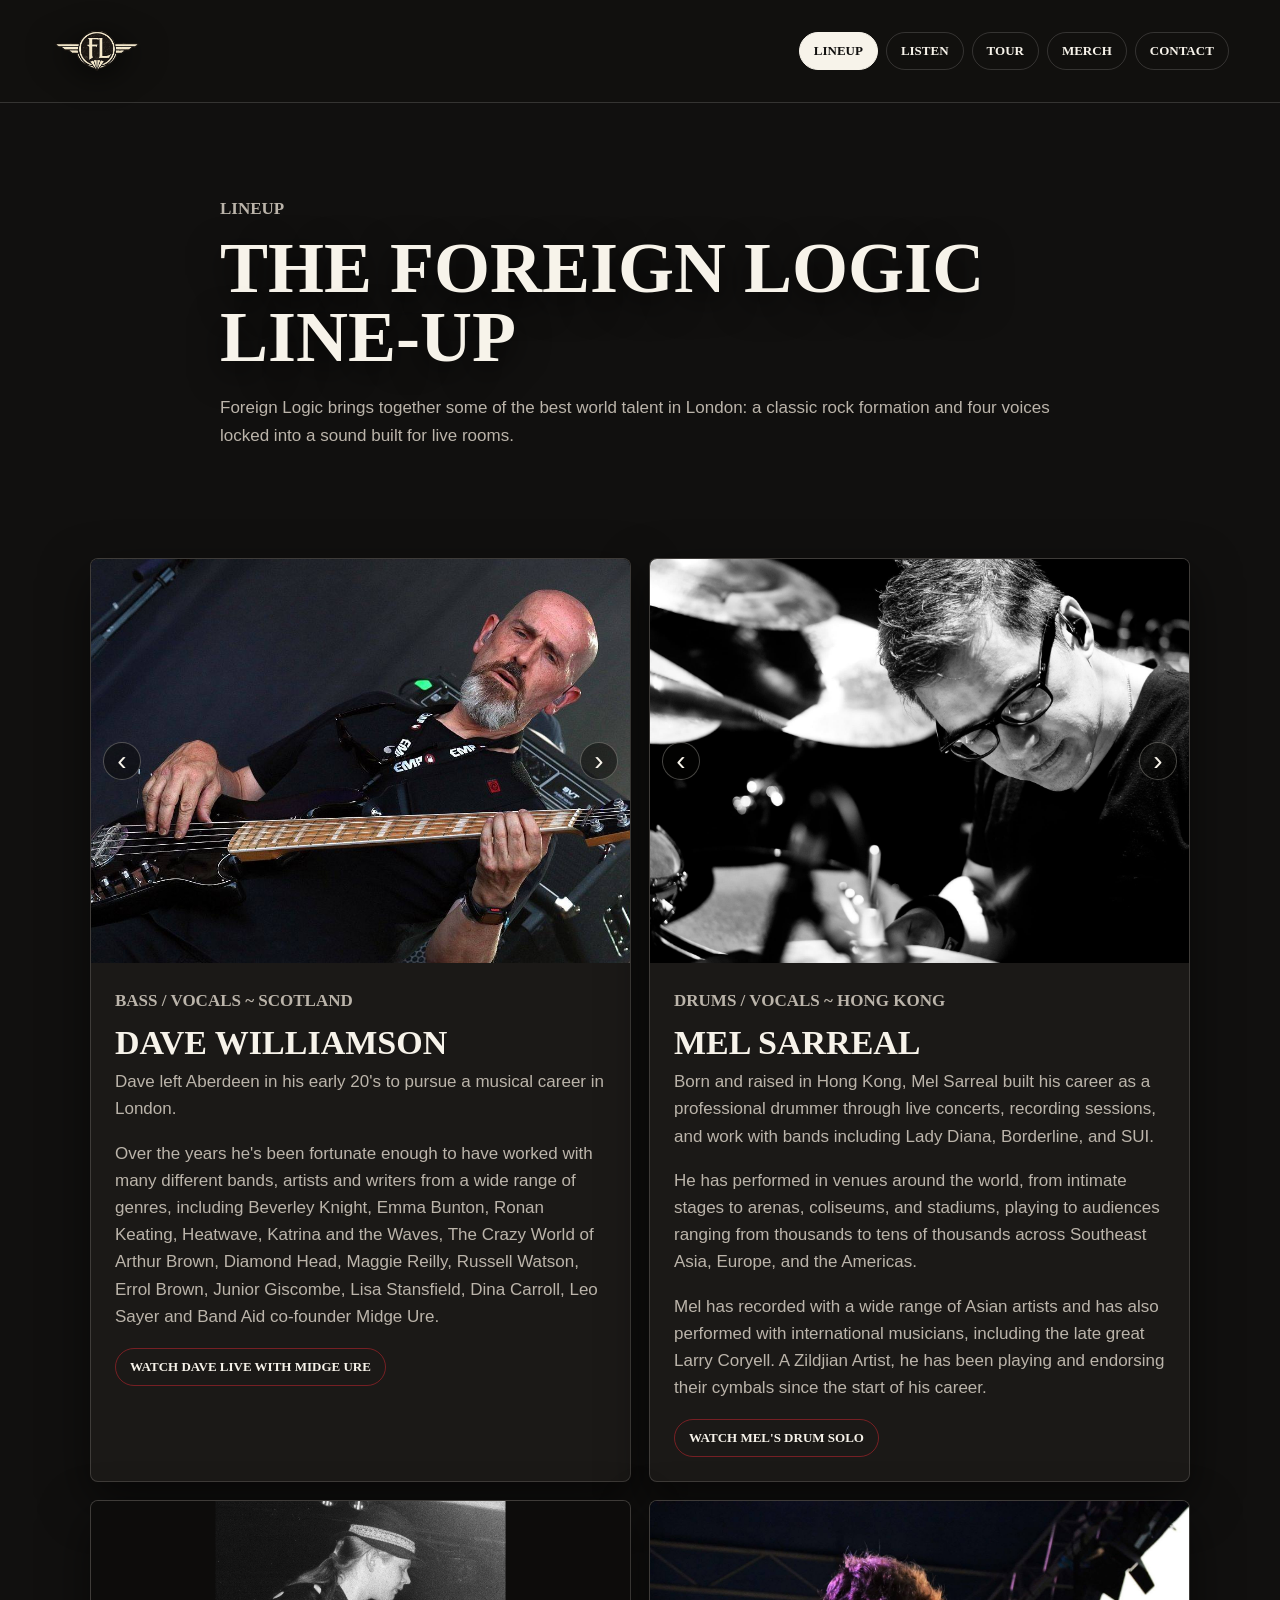
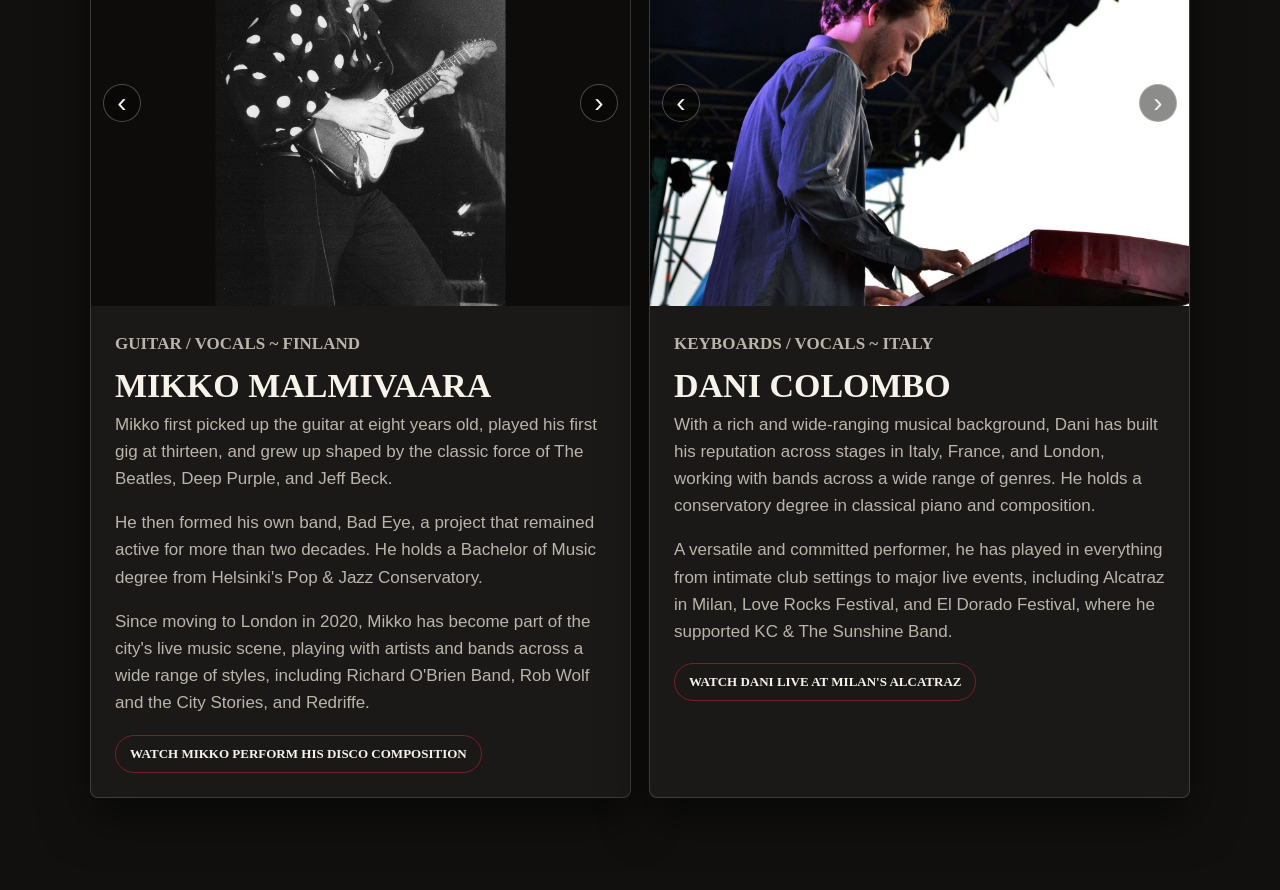
==== band.html @ 86f0e69a "Swap Mikko and Dani lineup photo order" ====
<!doctype html>
<html lang="en">
  <head>
    <meta charset="utf-8">
    <meta http-equiv="Cache-Control" content="no-cache, no-store, must-revalidate">
    <meta http-equiv="Pragma" content="no-cache">
    <meta http-equiv="Expires" content="0">
    <meta name="referrer" content="strict-origin-when-cross-origin">
    <meta name="viewport" content="width=device-width, initial-scale=1">
    <title>Lineup | Foreign Logic</title>
    <link rel="stylesheet" href="styles.css?v=20260612-mdorder1">
  </head>
  <body>
    <!-- Shared navigation keeps the small static site feeling like one product. -->
    <header class="site-header solid" aria-label="Primary">
      <a class="brand-mark" href="index.html?v=20260612-mdorder1" aria-label="Foreign Logic home">
        <img src="assets/logo/foreign_logic_FL_round_clean_transparent.png" alt="Foreign Logic FL logo">
      </a>
      <nav class="nav-links" aria-label="Main navigation">
        <a class="active" href="band.html?v=20260612-mdorder1">Lineup</a>
        <a href="music.html?v=20260612-mdorder1">Listen</a>
        <a href="tour.html?v=20260612-mdorder1">Tour</a>
        <a href="merch.html?v=20260612-mdorder1">Merch</a>
        <a href="contact.html?v=20260612-mdorder1">Contact</a>
      </nav>
    </header>

    <main>
      <!-- Page intro gives context before the individual biographies. -->
      <section class="page-hero narrow">
        <p class="eyebrow">Lineup</p>
        <h1>The Foreign Logic line-up</h1>
        <p>Foreign Logic brings together some of the best world talent in London: a classic rock formation and four voices locked into a sound built for live rooms.</p>
      </section>

      <section class="member-grid" aria-label="Band members">
        <article class="member-card">
          <div class="member-photo-slider" data-member-slider>
            <img class="member-photo-slide is-active" src="assets/photos/DaveRockOfAges2018edit_3.jpg" alt="Dave Williamson performing live" aria-hidden="false">
            <img class="member-photo-slide" src="assets/photos/DSC_0284.jpg?v=20260612-mdorder1" alt="Dave Williamson playing bass" aria-hidden="true">
            <button class="member-photo-button member-photo-button-prev" type="button" data-slide-direction="-1" aria-label="Previous Dave photo">&lsaquo;</button>
            <button class="member-photo-button member-photo-button-next" type="button" data-slide-direction="1" aria-label="Next Dave photo">&rsaquo;</button>
          </div>
          <div>
            <p class="role">Bass / Vocals ~ Scotland</p>
            <h2>Dave Williamson</h2>
            <p>Dave left Aberdeen in his early 20's to pursue a musical career in London.</p>
            <p>Over the years he's been fortunate enough to have worked with many different bands, artists and writers from a wide range of genres, including Beverley Knight, Emma Bunton, Ronan Keating, Heatwave, Katrina and the Waves, The Crazy World of Arthur Brown, Diamond Head, Maggie Reilly, Russell Watson, Errol Brown, Junior Giscombe, Lisa Stansfield, Dina Carroll, Leo Sayer and Band Aid co-founder Midge Ure.</p>
            <details class="member-video">
              <summary>Watch Dave live with Midge Ure</summary>
              <iframe src="https://www.youtube.com/embed/XvVK_75TcnQ?start=16&rel=0" title="Dave Williamson live with Midge Ure" allow="accelerometer; autoplay; clipboard-write; encrypted-media; gyroscope; picture-in-picture; web-share" referrerpolicy="strict-origin-when-cross-origin" allowfullscreen></iframe>
            </details>
          </div>
        </article>

        <article class="member-card">
          <div class="member-photo-slider" data-member-slider>
            <img class="member-photo-slide is-active" src="assets/photos/Mel%20Sarreal%20copy.jpg" alt="Mel Sarreal" aria-hidden="false">
            <img class="member-photo-slide" src="assets/photos/DSC_0203.jpg" alt="Mel Sarreal playing drums" aria-hidden="true">
            <button class="member-photo-button member-photo-button-prev" type="button" data-slide-direction="-1" aria-label="Previous Mel photo">&lsaquo;</button>
            <button class="member-photo-button member-photo-button-next" type="button" data-slide-direction="1" aria-label="Next Mel photo">&rsaquo;</button>
          </div>
          <div>
            <p class="role">Drums / Vocals ~ Hong Kong</p>
            <h2>Mel Sarreal</h2>
            <p>Born and raised in Hong Kong, Mel Sarreal built his career as a professional drummer through live concerts, recording sessions, and work with bands including Lady Diana, Borderline, and SUI.</p>
            <p>He has performed in venues around the world, from intimate stages to arenas, coliseums, and stadiums, playing to audiences ranging from thousands to tens of thousands across Southeast Asia, Europe, and the Americas.</p>
            <p>Mel has recorded with a wide range of Asian artists and has also performed with international musicians, including the late great Larry Coryell. A Zildjian Artist, he has been playing and endorsing their cymbals since the start of his career.</p>
            <details class="member-video">
              <summary>Watch Mel's drum solo</summary>
              <iframe src="https://www.youtube.com/embed/Er2M2x-ntKs?start=748&rel=0" title="Mel Sarreal drum solo" allow="accelerometer; autoplay; clipboard-write; encrypted-media; gyroscope; picture-in-picture; web-share" referrerpolicy="strict-origin-when-cross-origin" allowfullscreen></iframe>
            </details>
          </div>
        </article>

        <article class="member-card">
          <div class="member-photo-slider" data-member-slider>
            <img class="member-photo-slide member-photo-slide-contain member-photo-slide-mikko-portrait is-active" src="assets/photos/mikko%203.JPG" alt="Mikko Malmivaara performing live" aria-hidden="false">
            <img class="member-photo-slide" src="assets/photos/DSC_0222.jpg" alt="Mikko Malmivaara playing guitar" aria-hidden="true">
            <img class="member-photo-slide member-photo-slide-contain member-photo-slide-mikko-portrait" src="assets/photos/Mikko%20GTR%20Smile.JPG" alt="Mikko Malmivaara smiling with guitar" aria-hidden="true">
            <button class="member-photo-button member-photo-button-prev" type="button" data-slide-direction="-1" aria-label="Previous Mikko photo">&lsaquo;</button>
            <button class="member-photo-button member-photo-button-next" type="button" data-slide-direction="1" aria-label="Next Mikko photo">&rsaquo;</button>
          </div>
          <div>
            <p class="role">Guitar / Vocals ~ Finland</p>
            <h2>Mikko Malmivaara</h2>
            <p>Mikko first picked up the guitar at eight years old, played his first gig at thirteen, and grew up shaped by the classic force of The Beatles, Deep Purple, and Jeff Beck.</p>
            <p>He then formed his own band, Bad Eye, a project that remained active for more than two decades. He holds a Bachelor of Music degree from Helsinki's Pop &amp; Jazz Conservatory.</p>
            <p>Since moving to London in 2020, Mikko has become part of the city's live music scene, playing with artists and bands across a wide range of styles, including Richard O'Brien Band, Rob Wolf and the City Stories, and Redriffe.</p>
            <details class="member-video">
              <summary>Watch Mikko perform his disco composition</summary>
              <iframe src="https://www.youtube.com/embed/lZ0Qz0Rdnnk?start=162&rel=0" title="Mikko Malmivaara disco composition" allow="accelerometer; autoplay; clipboard-write; encrypted-media; gyroscope; picture-in-picture; web-share" referrerpolicy="strict-origin-when-cross-origin" allowfullscreen></iframe>
            </details>
          </div>
        </article>

        <article class="member-card">
          <div class="member-photo-slider" data-member-slider>
            <img class="member-photo-slide is-active" src="assets/photos/dani_live_cropped.jpg?v=20260610-danilive2" alt="Dani Colombo performing live" aria-hidden="false">
            <img class="member-photo-slide" src="assets/photos/DSC_0182-2.jpg" alt="Dani Colombo playing keyboards" aria-hidden="true">
            <img class="member-photo-slide member-photo-slide-contain member-photo-slide-dani-colour" src="assets/photos/Dani_colour.jpg" alt="Dani Colombo performing live in colour" aria-hidden="true">
            <button class="member-photo-button member-photo-button-prev" type="button" data-slide-direction="-1" aria-label="Previous Dani photo">&lsaquo;</button>
            <button class="member-photo-button member-photo-button-next" type="button" data-slide-direction="1" aria-label="Next Dani photo">&rsaquo;</button>
          </div>
          <div>
            <p class="role">Keyboards / Vocals ~ Italy</p>
            <h2>Dani Colombo</h2>
            <p>With a rich and wide-ranging musical background, Dani has built his reputation across stages in Italy, France, and London, working with bands across a wide range of genres. He holds a conservatory degree in classical piano and composition.</p>
            <p>A versatile and committed performer, he has played in everything from intimate club settings to major live events, including Alcatraz in Milan, Love Rocks Festival, and El Dorado Festival, where he supported KC &amp; The Sunshine Band.</p>
            <details class="member-video">
              <summary>Watch Dani live at Milan's Alcatraz</summary>
              <iframe src="https://www.youtube.com/embed/TCVXdsFVEKw?start=34&rel=0" title="Dani Colombo performance at Milan's Alcatraz" allow="accelerometer; autoplay; clipboard-write; encrypted-media; gyroscope; picture-in-picture; web-share" referrerpolicy="strict-origin-when-cross-origin" allowfullscreen></iframe>
            </details>
          </div>
        </article>
      </section>
    </main>
    <script src="site-navigation.js?v=20260612-mdorder1"></script>
    <script>
      // Keeps optional member photo sliders self-contained without changing card layout.
      document.querySelectorAll("[data-member-slider]").forEach((slider) => {
        const slides = Array.from(slider.querySelectorAll(".member-photo-slide"));
        const buttons = Array.from(slider.querySelectorAll("[data-slide-direction]"));
        let currentIndex = 0;

        const showSlide = (nextIndex) => {
          currentIndex = (nextIndex + slides.length) % slides.length;
          slides.forEach((slide, index) => {
            const isActive = index === currentIndex;
            slide.classList.toggle("is-active", isActive);
            slide.setAttribute("aria-hidden", String(!isActive));
          });
        };

        buttons.forEach((button) => {
          button.addEventListener("click", () => {
            showSlide(currentIndex + Number(button.dataset.slideDirection));
          });
        });
      });
    </script>
  </body>
</html>
---- styles.css ----
:root {
  --ink: #f7f3ea;
  --muted: #bbb4aa;
  --paper: #11100f;
  --panel: #1b1917;
  --panel-strong: #24211e;
  --line: rgba(247, 243, 234, 0.16);
  --accent: #d84b3f;
  --accent-strong: #ff6a58;
  --shadow: rgba(0, 0, 0, 0.52);
  --title-font: "Copperplate Gothic Bold", "Copperplate Gothic Light", "Perpetua Titling MT", "Trajan Pro", Cinzel, Georgia, serif;
  --text-font: Bahnschrift, "Segoe UI", Arial, Helvetica, sans-serif;
}

* {
  box-sizing: border-box;
}

html {
  background: var(--paper);
  color: var(--ink);
  font-family: var(--text-font);
}

body {
  margin: 0;
  min-width: 320px;
  background: var(--paper);
}

a {
  color: inherit;
  text-decoration: none;
}

img {
  display: block;
  max-width: 100%;
}

/* Header is compact and touch-friendly while staying legible over photography. */
.site-header {
  align-items: center;
  display: flex;
  gap: 24px;
  justify-content: space-between;
  left: 0;
  padding: 22px clamp(18px, 4vw, 56px);
  position: absolute;
  right: 0;
  top: 0;
  z-index: 10;
}

.site-header.solid {
  background: rgba(17, 16, 15, 0.94);
  border-bottom: 1px solid var(--line);
  position: sticky;
}

.brand-mark {
  align-items: center;
  display: inline-flex;
  flex: 0 0 auto;
  height: 58px;
  justify-content: center;
  width: 92px;
}

.brand-mark img {
  filter: drop-shadow(0 6px 16px rgba(0, 0, 0, 0.72));
  max-height: 100%;
  object-fit: contain;
  width: 100%;
}

.nav-links {
  align-items: center;
  display: flex;
  flex-wrap: wrap;
  gap: 8px;
  justify-content: flex-end;
}

.nav-links a {
  border: 1px solid var(--line);
  border-radius: 999px;
  color: var(--ink);
  font-family: var(--title-font);
  font-size: 13px;
  font-weight: 800;
  padding: 10px 14px;
  text-transform: uppercase;
  transition: background 160ms ease, border-color 160ms ease;
}

.nav-links a:hover,
.nav-links a.active {
  background: var(--ink);
  border-color: var(--ink);
  color: var(--paper);
}

/* The home view is a true full-screen band image, with text over the photo. */
.hero {
  background:
    linear-gradient(180deg, rgba(0, 0, 0, 0.74), rgba(0, 0, 0, 0.16) 42%, rgba(0, 0, 0, 0.70)),
    url("assets/hero-extended-v1-style-hd-master.jpg") center center / cover no-repeat;
  background-color: #050504;
  background-size: auto 106%;
  min-height: 100svh;
  padding: 140px clamp(18px, 5vw, 72px) 72px;
  position: relative;
}

.hero-copy {
  left: 50%;
  max-width: min(1100px, calc(100% - 36px));
  position: absolute;
  text-align: center;
  top: clamp(88px, 14svh, 140px);
  transform: translateX(-50%);
  width: 100%;
}

.eyebrow,
.role,
.tour-date {
  color: var(--accent-strong);
  font-family: var(--title-font);
  font-size: 13px;
  font-weight: 800;
  letter-spacing: 0;
  margin: 0 0 12px;
  text-transform: uppercase;
}

h1,
h2,
p {
  margin-top: 0;
}

h1 {
  font-family: var(--title-font);
  font-size: 128px;
  font-weight: 900;
  line-height: 0.88;
  margin-bottom: 22px;
  text-shadow: 0 10px 34px rgba(0, 0, 0, 0.82);
  text-transform: uppercase;
}

.hero h1 {
  font-size: 0;
  margin-bottom: 18px;
}

.hero-logo {
  filter: drop-shadow(0 12px 30px rgba(0, 0, 0, 0.92));
  margin: 0 auto;
  max-height: min(212px, 30svh);
  object-fit: contain;
  -webkit-mask-image:
    linear-gradient(90deg, transparent 0%, black 5%, black 95%, transparent 100%),
    linear-gradient(180deg, transparent 0%, black 18%, black 100%);
  -webkit-mask-composite: source-in;
  mask-composite: intersect;
  mask-image:
    linear-gradient(90deg, transparent 0%, black 5%, black 95%, transparent 100%),
    linear-gradient(180deg, transparent 0%, black 18%, black 100%);
  width: min(1080px, 96vw);
}

.hero-line {
  color: var(--ink);
  font-size: 22px;
  font-weight: 800;
  line-height: 1.25;
  margin: 0 auto 28px;
  max-width: 560px;
  text-shadow: 0 4px 18px rgba(0, 0, 0, 0.86);
}

.hero-actions,
.link-row {
  display: flex;
  flex-wrap: wrap;
  gap: 12px;
  justify-content: center;
}

.button {
  align-items: center;
  border-radius: 999px;
  display: inline-flex;
  font-family: var(--title-font);
  font-size: 14px;
  font-weight: 800;
  justify-content: center;
  min-height: 46px;
  padding: 0 18px;
  text-transform: uppercase;
}

.button-primary {
  background: var(--accent);
  color: white;
}

.button-secondary {
  border: 1px solid var(--line);
  color: var(--ink);
}

.photo-credit,
.copyright-mark {
  bottom: 28px;
  color: rgba(187, 180, 170, 0.58);
  font-family: var(--title-font);
  font-size: 11px;
  font-weight: 800;
  letter-spacing: 0;
  position: absolute;
  text-transform: uppercase;
}

.photo-credit:hover {
  color: rgba(247, 243, 234, 0.82);
}

.photo-credit {
  right: clamp(18px, 5vw, 72px);
}

.copyright-mark {
  left: clamp(18px, 5vw, 72px);
  margin: 0;
}

.newsletter-panel {
  align-items: center;
  background: rgba(7, 6, 5, 0.88);
  border: 1px solid rgba(197, 38, 47, 0.48);
  border-radius: 8px;
  box-shadow: 0 22px 54px rgba(0, 0, 0, 0.72);
  display: grid;
  gap: 20px;
  grid-template-columns: minmax(180px, 0.8fr) minmax(260px, 1.2fr);
  left: 50%;
  max-width: 920px;
  padding: 22px 56px 22px 24px;
  position: fixed;
  top: clamp(290px, 38svh, 386px);
  transform: translate(-50%, calc(100svh + 120%));
  transition: transform 620ms cubic-bezier(0.19, 1, 0.22, 1);
  width: min(calc(100% - 28px), 920px);
  z-index: 20;
}

.newsletter-panel.is-visible {
  transform: translate(-50%, 0);
}

.newsletter-panel .eyebrow {
  color: #c5262f;
}

.newsletter-panel h2 {
  font-family: var(--title-font);
  font-size: clamp(28px, 3.4vw, 44px);
  line-height: 0.95;
  margin: 0;
  text-shadow: 0 8px 24px rgba(0, 0, 0, 0.78);
  text-transform: uppercase;
}

.newsletter-close {
  align-items: center;
  background: transparent;
  border: 1px solid var(--line);
  border-radius: 50%;
  color: var(--ink);
  cursor: pointer;
  display: inline-flex;
  font-size: 24px;
  height: 36px;
  justify-content: center;
  line-height: 1;
  position: absolute;
  right: 16px;
  top: 16px;
  width: 36px;
}

.newsletter-close:hover {
  background: #c5262f;
  border-color: #c5262f;
  color: white;
}

.newsletter-embed {
  overflow: hidden;
}

.newsletter-embed iframe {
  border: 0;
  display: block;
  height: 305px;
  margin: 0 auto;
  max-width: 100%;
  width: 540px;
}

/* Interior pages use generous spacing and high-contrast sections for readability. */
.page-hero,
.split-page,
.member-grid,
.merch-grid,
.tour-list {
  margin: 0 auto;
  max-width: 1180px;
  padding: clamp(48px, 8vw, 92px) clamp(18px, 4vw, 40px);
}

.page-hero.narrow {
  max-width: 920px;
}

.page-hero h1,
.split-copy h1 {
  font-size: 72px;
  line-height: 0.96;
}

.page-hero p,
.split-copy p,
.member-card p,
.tour-row p {
  color: var(--muted);
  font-size: 17px;
  line-height: 1.6;
}

.member-grid {
  display: grid;
  gap: 18px;
  grid-template-columns: repeat(2, minmax(0, 1fr));
  padding-top: 0;
}

.member-card,
.merch-card {
  background: var(--panel);
  border: 1px solid var(--line);
  border-radius: 8px;
  box-shadow: 0 18px 48px var(--shadow);
  overflow: hidden;
}

.member-card img,
.merch-card img {
  aspect-ratio: 4 / 3;
  height: auto;
  object-fit: cover;
  width: 100%;
}

.member-photo-slider {
  aspect-ratio: 4 / 3;
  background: #0d0c0b;
  overflow: hidden;
  position: relative;
}

.member-photo-slide {
  aspect-ratio: auto;
  height: 100%;
  inset: 0;
  object-fit: cover;
  opacity: 0;
  position: absolute;
  transition: opacity 220ms ease;
  width: 100%;
}

.member-photo-slide.is-active {
  opacity: 1;
}

.member-photo-slide.member-photo-slide-contain {
  object-fit: contain;
}

/* Tightens Dani's colour slide while keeping the head mostly preserved. */
.member-photo-slide-dani-colour {
  transform: scale(1.20);
  transform-origin: center 18%;
}

/* Portrait Mikko slides keep faces visible inside the landscape card. */
.member-photo-slide-mikko-portrait {
  transform: scale(1.12);
  transform-origin: center top;
}

.member-photo-button {
  align-items: center;
  background: rgba(5, 5, 4, 0.46);
  border: 1px solid rgba(247, 243, 234, 0.28);
  border-radius: 999px;
  color: var(--ink);
  cursor: pointer;
  display: inline-flex;
  font-size: 28px;
  height: 38px;
  justify-content: center;
  line-height: 1;
  position: absolute;
  top: 50%;
  transform: translateY(-50%);
  width: 38px;
  z-index: 2;
}

.member-photo-button:hover {
  background: rgba(197, 38, 47, 0.72);
  border-color: rgba(197, 38, 47, 0.82);
}

.member-photo-button-prev {
  left: 12px;
}

.member-photo-button-next {
  right: 12px;
}

.member-card div {
  padding: 24px;
}

.member-card h2,
.merch-card h2 {
  font-family: var(--title-font);
  font-size: 34px;
  line-height: 1;
  margin-bottom: 8px;
  text-transform: uppercase;
}

.member-video {
  margin-top: 18px;
}

.member-video summary {
  border: 1px solid rgba(197, 38, 47, 0.54);
  border-radius: 999px;
  color: var(--ink);
  cursor: pointer;
  display: inline-flex;
  font-family: var(--title-font);
  font-size: 13px;
  font-weight: 800;
  padding: 10px 14px;
  text-transform: uppercase;
}

.member-video summary:hover {
  background: #c5262f;
  border-color: #c5262f;
  color: white;
}

.member-video iframe {
  aspect-ratio: 16 / 9;
  background: #050504;
  border: 0;
  border-radius: 8px;
  box-shadow: 0 18px 42px var(--shadow);
  display: block;
  margin-top: 14px;
  width: 100%;
}

.merch-grid {
  display: grid;
  gap: 18px;
  grid-template-columns: repeat(2, minmax(0, 1fr));
  padding-top: 0;
}

.merch-card {
  background: var(--panel-strong);
}

.merch-card img {
  background: #0d0c0b;
}

.merch-card-copy {
  align-items: center;
  display: grid;
  gap: 10px;
  grid-template-columns: minmax(0, 1fr) auto;
  padding: 24px;
}

.merch-card-copy .role,
.merch-card-copy h2 {
  grid-column: 1 / -1;
}

.price {
  color: var(--ink);
  font-family: var(--title-font);
  font-size: 32px;
  font-weight: 900;
  line-height: 1;
  margin: 0;
}

.origin {
  color: var(--ink);
  font-weight: 700;
}

.split-page {
  align-items: center;
  display: grid;
  gap: clamp(24px, 6vw, 72px);
  grid-template-columns: minmax(0, 0.9fr) minmax(0, 1.1fr);
  min-height: calc(100svh - 76px);
}

.split-page img {
  aspect-ratio: 4 / 5;
  border-radius: 8px;
  box-shadow: 0 18px 52px var(--shadow);
  object-fit: cover;
  width: 100%;
}

/* Featured video keeps the music page balanced with the existing split layout. */
.feature-video {
  aspect-ratio: 16 / 9;
  background: #050504;
  border-radius: 8px;
  box-shadow: 0 18px 52px var(--shadow);
  display: block;
  width: 100%;
}

/* Video section follows the album placeholder as a scroll-down feature. */
.video-section {
  align-items: center;
  display: grid;
  gap: clamp(24px, 6vw, 72px);
  grid-template-columns: minmax(0, 0.9fr) minmax(0, 1.1fr);
  margin: 0 auto;
  max-width: 1180px;
  padding: 0 clamp(18px, 4vw, 40px) clamp(56px, 8vw, 96px);
}

.video-copy {
  max-width: 720px;
}

.video-copy h2 {
  font-family: var(--title-font);
  font-size: 48px;
  line-height: 0.96;
  margin-bottom: 12px;
  text-transform: uppercase;
}

.video-copy p {
  color: var(--muted);
  font-size: 17px;
  line-height: 1.6;
}

/* Song players keep native audio as fallback, then add branded controls when JS is active. */
.songs-section {
  margin: 0 auto;
  max-width: 1180px;
  padding: 0 clamp(18px, 4vw, 40px) clamp(56px, 8vw, 96px);
}

.songs-heading .eyebrow {
  color: var(--muted);
  font-size: 17px;
  line-height: 1.6;
}

.songs-heading h2 {
  font-family: var(--title-font);
  font-size: 48px;
  line-height: 0.96;
  margin-bottom: 12px;
  text-transform: uppercase;
}

.track-list {
  display: grid;
  gap: 12px;
}

.track-card {
  align-items: center;
  background: var(--panel);
  border: 1px solid var(--line);
  border-radius: 8px;
  display: grid;
  gap: 18px;
  grid-template-columns: minmax(0, 1fr) minmax(260px, 0.9fr);
  padding: 22px;
}

.track-card h3 {
  font-family: var(--title-font);
  font-size: 28px;
  line-height: 1;
  margin: 0 0 8px;
  text-transform: uppercase;
}

.track-card p {
  color: var(--muted);
  font-size: 16px;
  line-height: 1.5;
  margin: 0;
}

.track-card audio {
  width: 100%;
}

.audio-enhanced .track-card audio {
  display: none;
}

.custom-audio-player {
  align-items: center;
  background: rgba(5, 5, 4, 0.78);
  border: 1px solid rgba(247, 243, 234, 0.18);
  border-radius: 8px;
  box-shadow: inset 0 0 0 1px rgba(0, 0, 0, 0.26);
  display: grid;
  gap: 14px;
  grid-template-columns: auto minmax(0, 1fr);
  min-width: 0;
  padding: 12px 14px;
}

.audio-toggle {
  align-items: center;
  background: #050504;
  border: 1px solid rgba(247, 243, 234, 0.30);
  border-radius: 999px;
  color: var(--ink);
  cursor: pointer;
  display: inline-flex;
  height: 46px;
  justify-content: center;
  transition: background 160ms ease, border-color 160ms ease;
  width: 46px;
}

.audio-toggle:hover,
.audio-toggle.is-playing {
  background: #c5262f;
  border-color: #c5262f;
}

.audio-icon {
  display: block;
  height: 16px;
  position: relative;
  width: 16px;
}

.audio-icon::before {
  border-bottom: 8px solid transparent;
  border-left: 13px solid currentColor;
  border-top: 8px solid transparent;
  content: "";
  left: 3px;
  position: absolute;
  top: 0;
}

.audio-toggle.is-playing .audio-icon::before {
  background: currentColor;
  border: 0;
  box-shadow: 8px 0 0 currentColor;
  height: 16px;
  left: 2px;
  width: 4px;
}

.audio-control-body {
  min-width: 0;
}

.audio-seek {
  --progress: 0%;
  appearance: none;
  background: linear-gradient(90deg, var(--ink) 0 var(--progress), rgba(247, 243, 234, 0.18) var(--progress) 100%);
  border-radius: 999px;
  cursor: pointer;
  display: block;
  height: 8px;
  margin: 0;
  width: 100%;
}

.audio-seek::-webkit-slider-thumb {
  appearance: none;
  background: #050504;
  border: 2px solid var(--ink);
  border-radius: 50%;
  height: 16px;
  width: 16px;
}

.audio-seek::-moz-range-thumb {
  background: #050504;
  border: 2px solid var(--ink);
  border-radius: 50%;
  height: 14px;
  width: 14px;
}

.audio-time {
  color: rgba(187, 180, 170, 0.78);
  display: flex;
  font-family: var(--title-font);
  font-size: 11px;
  font-weight: 800;
  justify-content: space-between;
  line-height: 1;
  margin-top: 10px;
  text-transform: uppercase;
}

.contact-page {
  background: #070605;
  overflow-x: hidden;
}

.contact-page .site-header.solid {
  background: rgba(7, 6, 5, 0.90);
}

.contact-hero {
  align-items: start;
  display: grid;
  gap: clamp(28px, 6vw, 80px);
  grid-template-columns: minmax(300px, 0.92fr) minmax(280px, 0.78fr);
  isolation: isolate;
  margin: 0 auto;
  max-width: 1240px;
  min-height: 200svh;
  padding: clamp(36px, 6vw, 72px) clamp(18px, 4vw, 40px);
  position: relative;
}

.contact-art-frame {
  align-self: start;
  left: max(clamp(18px, 4vw, 40px), calc((100vw - 1240px) / 2 + clamp(18px, 4vw, 40px)));
  pointer-events: none;
  position: fixed;
  top: calc(60px + clamp(14px, 2.5vw, 34px));
  width: min(46vw, 620px);
  z-index: 0;
}

.contact-art-mask {
  aspect-ratio: 2 / 3;
  display: block;
  filter: drop-shadow(0 22px 34px rgba(0, 0, 0, 0.66));
  height: min(87svh, 1000px);
  width: 100%;
}

.contact-page .split-copy {
  max-width: 520px;
}

.contact-flow {
  display: grid;
  grid-column: 2;
  position: relative;
  z-index: 1;
}

.contact-panel {
  align-content: center;
  min-height: calc(100svh - 82px);
}

.contact-copy {
  text-align: left;
  transform: translateY(-34px);
}

.contact-page .split-copy h1 {
  font-size: 68px;
  line-height: 0.96;
}

.contact-email {
  color: var(--ink);
  display: inline-block;
  font-size: clamp(18px, 2.1vw, 28px);
  font-weight: 700;
  line-height: 1.25;
  overflow-wrap: anywhere;
}

.contact-email:hover {
  color: #c5262f;
}

.contact-form-panel h2 {
  font-family: var(--title-font);
  font-size: 56px;
  line-height: 0.96;
  margin-bottom: 28px;
  text-transform: uppercase;
}

.contact-form {
  display: grid;
  gap: 16px;
}

.contact-form [name="_honey"] {
  display: none;
}

.form-row {
  display: grid;
  gap: 14px;
  grid-template-columns: repeat(2, minmax(0, 1fr));
}

.contact-form label {
  display: grid;
  gap: 8px;
}

.contact-form span {
  color: var(--muted);
  font-family: var(--title-font);
  font-size: 12px;
  font-weight: 800;
  text-transform: uppercase;
}

.contact-form input,
.contact-form textarea {
  background: rgba(247, 243, 234, 0.06);
  border: 1px solid var(--line);
  border-radius: 8px;
  color: var(--ink);
  font: inherit;
  min-height: 48px;
  padding: 12px 14px;
  width: 100%;
}

.contact-form textarea {
  min-height: 164px;
  resize: vertical;
}

.contact-form input:focus,
.contact-form textarea:focus {
  border-color: var(--accent-strong);
  outline: 2px solid rgba(255, 106, 88, 0.22);
}

.contact-thanks {
  color: var(--ink);
  font-weight: 800;
  line-height: 1.35;
  margin: 18px 0 0;
}

.website-credit {
  color: rgba(187, 180, 170, 0.78);
  font-family: var(--title-font);
  font-size: clamp(7.2px, 2.1vw, 13px);
  font-weight: 800;
  line-height: 1.45;
  margin: 32px 0 0;
  text-transform: uppercase;
  white-space: nowrap;
}

.tour-list {
  display: grid;
  gap: 12px;
  padding-top: 0;
}

.tour-row {
  align-items: center;
  background: var(--panel);
  border: 1px solid var(--line);
  border-radius: 8px;
  display: grid;
  gap: 18px;
  grid-template-columns: 1fr auto auto;
  padding: 22px;
}

.tour-row h2 {
  font-size: 24px;
  margin-bottom: 0;
}

@media (max-width: 760px) {
  .site-header {
    align-items: center;
    background: linear-gradient(180deg, rgba(5, 5, 4, 0.78), rgba(5, 5, 4, 0));
    flex-direction: column;
    gap: 10px;
    padding: 14px 14px 22px;
  }

  .nav-links {
    flex-wrap: nowrap;
    gap: 4px;
    justify-content: center;
  }

  .nav-links a {
    font-size: 10px;
    padding: 7px 7px;
  }

  .brand-mark {
    height: 42px;
    width: 68px;
  }

  .hero {
    background-position: center center;
    background-size: auto 106%;
    overflow: hidden;
    padding-bottom: 72px;
    padding-top: 180px;
  }

  .hero-copy {
    top: clamp(168px, 24svh, 212px);
  }

  h1 {
    font-size: 72px;
  }

  .hero h1 {
    margin-bottom: 14px;
  }

  .hero-logo {
    left: 50%;
    max-height: min(252px, 33svh);
    max-width: none;
    min-width: 108vw;
    position: relative;
    transform: translateX(-50%);
    width: 108vw;
  }

  .hero-line {
    font-size: 18px;
  }

  .page-hero h1,
  .split-copy h1 {
    font-size: 36px;
    line-height: 1;
  }

  .video-copy h2,
  .songs-heading h2,
  .contact-form-panel h2 {
    font-size: 34px;
    line-height: 1;
  }

  .contact-page .split-copy h1 {
    font-size: 40px;
    line-height: 1;
  }

  .member-card h2 {
    font-size: 30px;
  }

  .hero-actions .button {
    width: 100%;
  }

  .newsletter-panel,
  .newsletter-embed {
    grid-template-columns: 1fr;
  }

  .newsletter-panel {
    padding: 22px 20px 20px;
    width: 100%;
  }

  .newsletter-embed iframe {
    width: 100%;
  }

  .photo-credit,
  .copyright-mark {
    bottom: max(18px, env(safe-area-inset-bottom));
    color: rgba(247, 243, 234, 0.76);
    display: block;
    font-size: 10px;
    max-width: 44vw;
    text-shadow: 0 3px 12px rgba(0, 0, 0, 0.88);
  }

  .photo-credit {
    right: 14px;
    text-align: right;
  }

  .copyright-mark {
    left: 14px;
  }

  .member-grid,
  .merch-grid,
  .contact-hero,
  .form-row,
  .split-page,
  .video-section,
  .track-card,
  .tour-row {
    grid-template-columns: 1fr;
  }

  .contact-art-frame {
    inset: 0;
    pointer-events: none;
    position: fixed;
    width: 100vw;
    z-index: 0;
  }

  .contact-art-mask {
    height: 100svh;
    max-height: none;
    min-height: 0;
    opacity: 0.72;
    transform: translateY(42px);
    width: 100vw;
  }

  .contact-hero {
    display: block;
    isolation: isolate;
    max-width: none;
    min-height: 200svh;
    overflow: hidden;
    padding: 0 clamp(18px, 6vw, 32px);
    position: relative;
  }

  .contact-flow {
    grid-column: auto;
    position: relative;
    z-index: 1;
  }

  .contact-panel {
    min-height: 100svh;
    padding: 128px 0 56px;
    text-shadow: 0 5px 22px rgba(0, 0, 0, 0.92);
  }

  .contact-form-panel {
    align-content: start;
    padding-top: 104px;
  }

  .contact-form input,
  .contact-form textarea {
    background: rgba(247, 243, 234, 0.11);
    border-color: rgba(247, 243, 234, 0.30);
  }

  .contact-copy {
    transform: none;
  }

  .member-card div,
  .merch-card-copy {
    padding: 20px;
  }

  .merch-card-copy {
    grid-template-columns: 1fr;
  }
}

@media (min-aspect-ratio: 16 / 9) {
  .hero {
    background-size: 106% auto;
  }
}
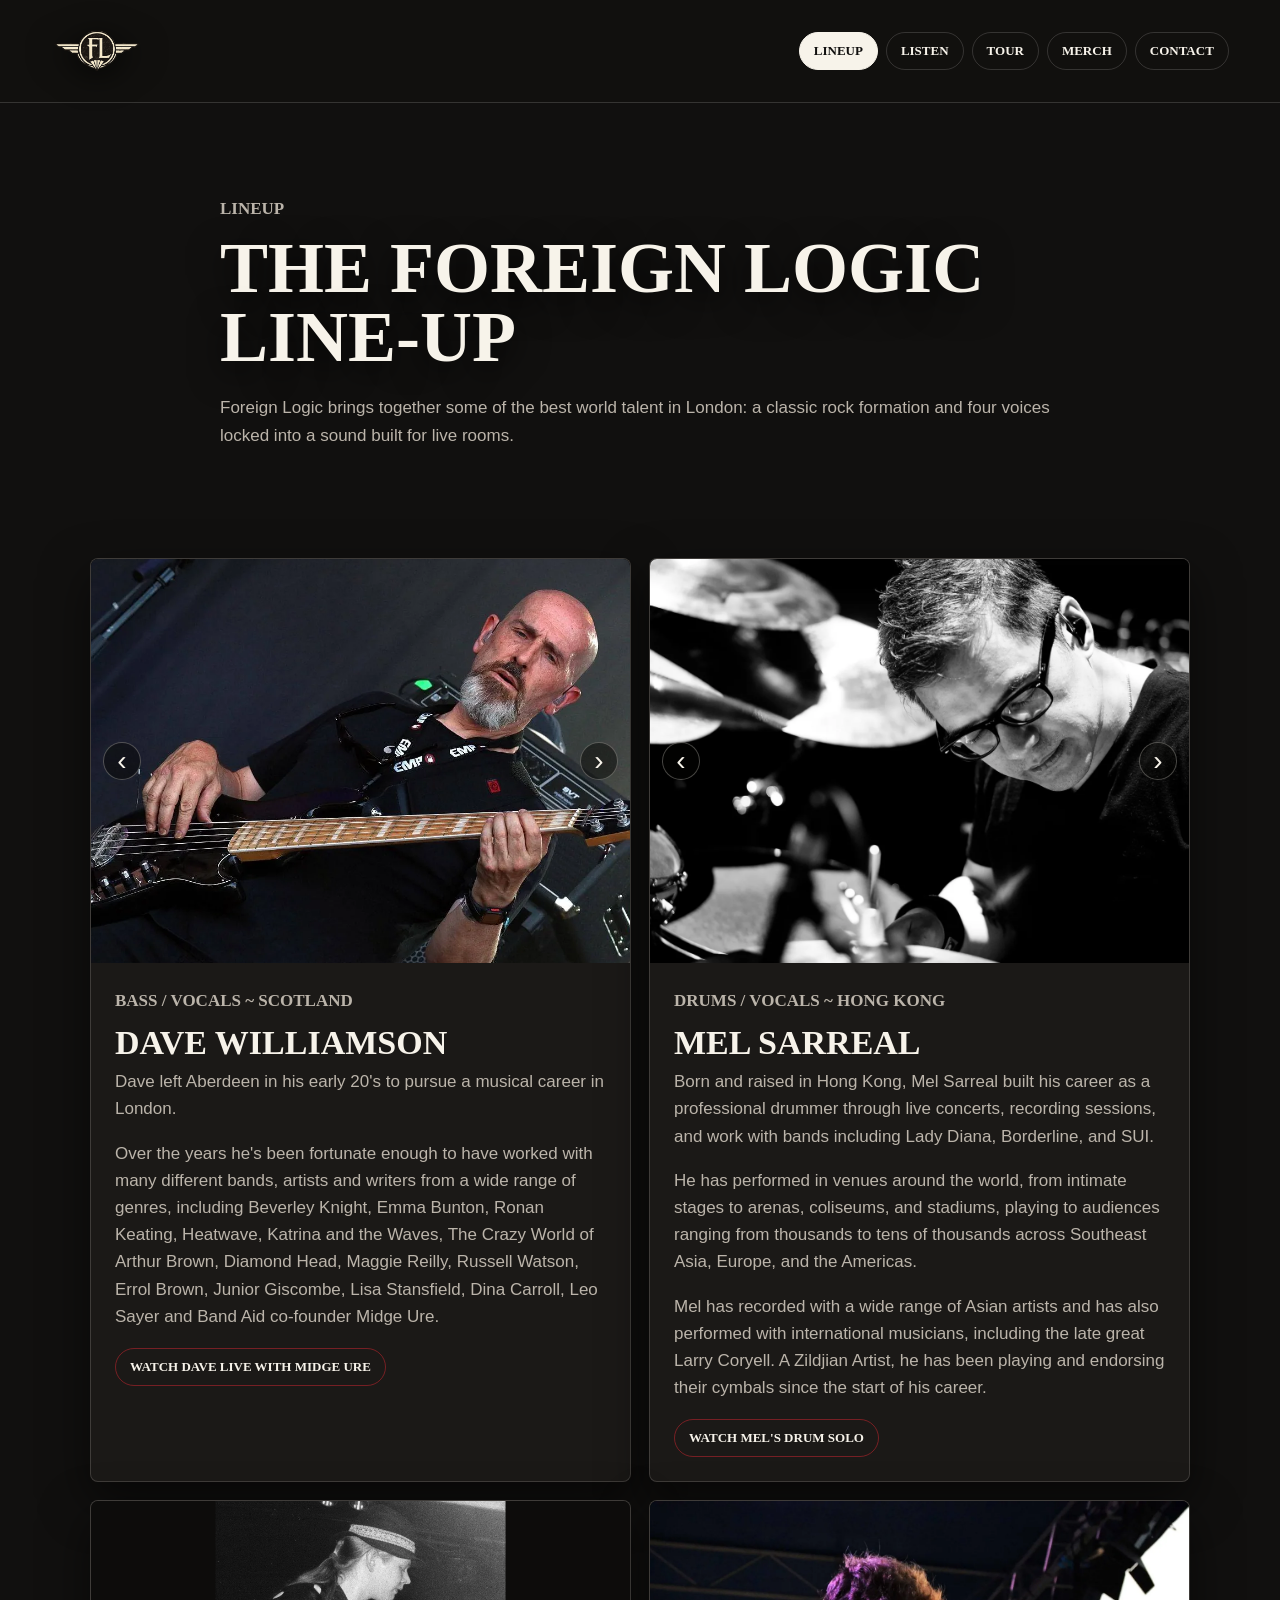
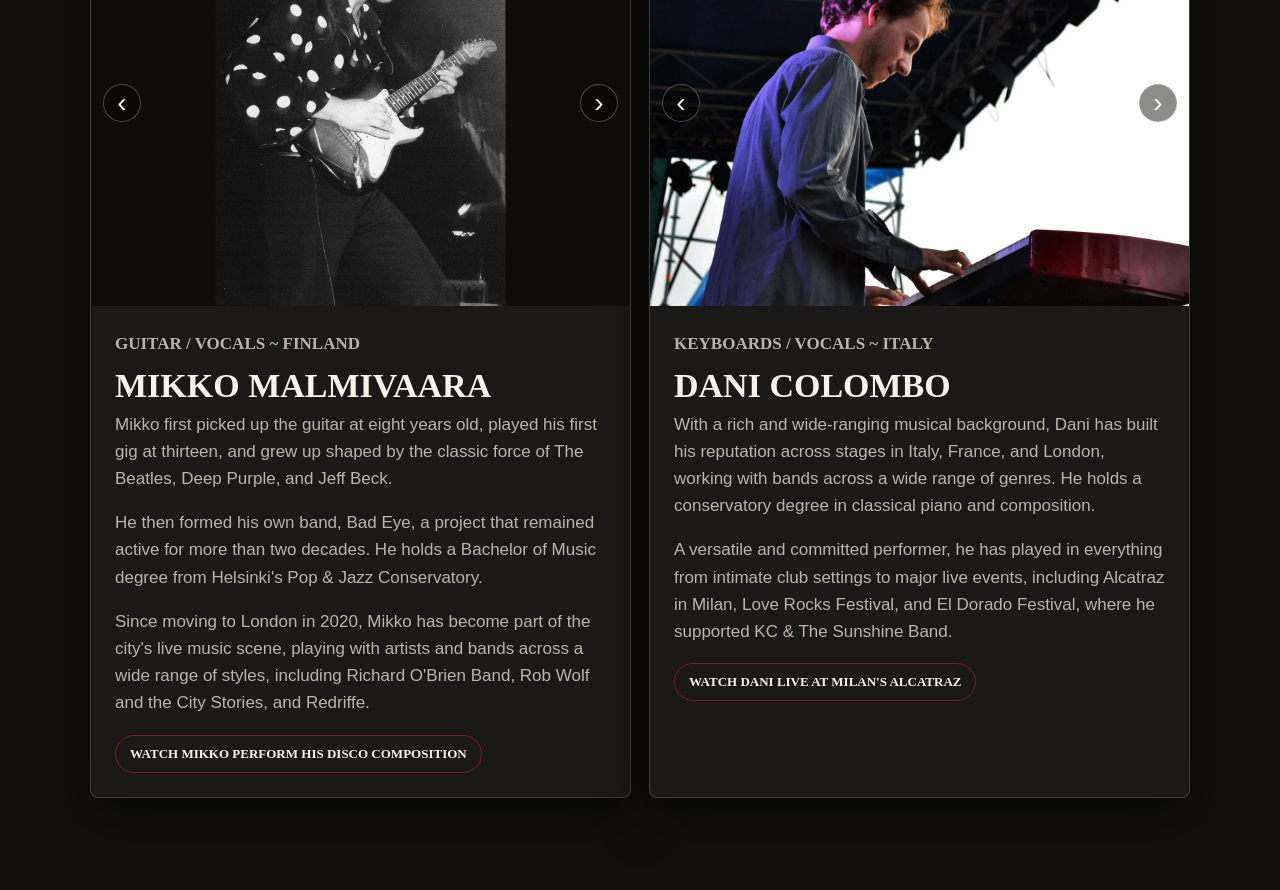
==== commit 639b6139: "Use optimized web images" ====
--- a/band.html
+++ b/band.html
@@ -8,20 +8,20 @@
     <meta name="referrer" content="strict-origin-when-cross-origin">
     <meta name="viewport" content="width=device-width, initial-scale=1">
     <title>Lineup | Foreign Logic</title>
-    <link rel="stylesheet" href="styles.css?v=20260612-mdorder1">
+    <link rel="stylesheet" href="styles.css?v=20260612-webp1">
   </head>
   <body>
     <!-- Shared navigation keeps the small static site feeling like one product. -->
     <header class="site-header solid" aria-label="Primary">
-      <a class="brand-mark" href="index.html?v=20260612-mdorder1" aria-label="Foreign Logic home">
+      <a class="brand-mark" href="index.html?v=20260612-webp1" aria-label="Foreign Logic home">
         <img src="assets/logo/foreign_logic_FL_round_clean_transparent.png" alt="Foreign Logic FL logo">
       </a>
       <nav class="nav-links" aria-label="Main navigation">
-        <a class="active" href="band.html?v=20260612-mdorder1">Lineup</a>
-        <a href="music.html?v=20260612-mdorder1">Listen</a>
-        <a href="tour.html?v=20260612-mdorder1">Tour</a>
-        <a href="merch.html?v=20260612-mdorder1">Merch</a>
-        <a href="contact.html?v=20260612-mdorder1">Contact</a>
+        <a class="active" href="band.html?v=20260612-webp1">Lineup</a>
+        <a href="music.html?v=20260612-webp1">Listen</a>
+        <a href="tour.html?v=20260612-webp1">Tour</a>
+        <a href="merch.html?v=20260612-webp1">Merch</a>
+        <a href="contact.html?v=20260612-webp1">Contact</a>
       </nav>
     </header>
 
@@ -36,8 +36,8 @@
       <section class="member-grid" aria-label="Band members">
         <article class="member-card">
           <div class="member-photo-slider" data-member-slider>
-            <img class="member-photo-slide is-active" src="assets/photos/DaveRockOfAges2018edit_3.jpg" alt="Dave Williamson performing live" aria-hidden="false">
-            <img class="member-photo-slide" src="assets/photos/DSC_0284.jpg?v=20260612-mdorder1" alt="Dave Williamson playing bass" aria-hidden="true">
+            <img class="member-photo-slide is-active" src="assets/optimized/photos/DaveRockOfAges2018edit_3.webp" alt="Dave Williamson performing live" aria-hidden="false">
+            <img class="member-photo-slide" src="assets/optimized/photos/DSC_0284.webp" alt="Dave Williamson playing bass" aria-hidden="true">
             <button class="member-photo-button member-photo-button-prev" type="button" data-slide-direction="-1" aria-label="Previous Dave photo">&lsaquo;</button>
             <button class="member-photo-button member-photo-button-next" type="button" data-slide-direction="1" aria-label="Next Dave photo">&rsaquo;</button>
           </div>
@@ -55,8 +55,8 @@
 
         <article class="member-card">
           <div class="member-photo-slider" data-member-slider>
-            <img class="member-photo-slide is-active" src="assets/photos/Mel%20Sarreal%20copy.jpg" alt="Mel Sarreal" aria-hidden="false">
-            <img class="member-photo-slide" src="assets/photos/DSC_0203.jpg" alt="Mel Sarreal playing drums" aria-hidden="true">
+            <img class="member-photo-slide is-active" src="assets/optimized/photos/Mel%20Sarreal%20copy.webp" alt="Mel Sarreal" aria-hidden="false">
+            <img class="member-photo-slide" src="assets/optimized/photos/DSC_0203.webp" alt="Mel Sarreal playing drums" aria-hidden="true">
             <button class="member-photo-button member-photo-button-prev" type="button" data-slide-direction="-1" aria-label="Previous Mel photo">&lsaquo;</button>
             <button class="member-photo-button member-photo-button-next" type="button" data-slide-direction="1" aria-label="Next Mel photo">&rsaquo;</button>
           </div>
@@ -75,9 +75,9 @@
 
         <article class="member-card">
           <div class="member-photo-slider" data-member-slider>
-            <img class="member-photo-slide member-photo-slide-contain member-photo-slide-mikko-portrait is-active" src="assets/photos/mikko%203.JPG" alt="Mikko Malmivaara performing live" aria-hidden="false">
-            <img class="member-photo-slide" src="assets/photos/DSC_0222.jpg" alt="Mikko Malmivaara playing guitar" aria-hidden="true">
-            <img class="member-photo-slide member-photo-slide-contain member-photo-slide-mikko-portrait" src="assets/photos/Mikko%20GTR%20Smile.JPG" alt="Mikko Malmivaara smiling with guitar" aria-hidden="true">
+            <img class="member-photo-slide member-photo-slide-contain member-photo-slide-mikko-portrait is-active" src="assets/optimized/photos/mikko%203.webp" alt="Mikko Malmivaara performing live" aria-hidden="false">
+            <img class="member-photo-slide" src="assets/optimized/photos/DSC_0222.webp" alt="Mikko Malmivaara playing guitar" aria-hidden="true">
+            <img class="member-photo-slide member-photo-slide-contain member-photo-slide-mikko-portrait" src="assets/optimized/photos/Mikko%20GTR%20Smile.webp" alt="Mikko Malmivaara smiling with guitar" aria-hidden="true">
             <button class="member-photo-button member-photo-button-prev" type="button" data-slide-direction="-1" aria-label="Previous Mikko photo">&lsaquo;</button>
             <button class="member-photo-button member-photo-button-next" type="button" data-slide-direction="1" aria-label="Next Mikko photo">&rsaquo;</button>
           </div>
@@ -96,9 +96,9 @@
 
         <article class="member-card">
           <div class="member-photo-slider" data-member-slider>
-            <img class="member-photo-slide is-active" src="assets/photos/dani_live_cropped.jpg?v=20260610-danilive2" alt="Dani Colombo performing live" aria-hidden="false">
-            <img class="member-photo-slide" src="assets/photos/DSC_0182-2.jpg" alt="Dani Colombo playing keyboards" aria-hidden="true">
-            <img class="member-photo-slide member-photo-slide-contain member-photo-slide-dani-colour" src="assets/photos/Dani_colour.jpg" alt="Dani Colombo performing live in colour" aria-hidden="true">
+            <img class="member-photo-slide is-active" src="assets/optimized/photos/dani_live_cropped.webp" alt="Dani Colombo performing live" aria-hidden="false">
+            <img class="member-photo-slide" src="assets/optimized/photos/DSC_0182-2.webp" alt="Dani Colombo playing keyboards" aria-hidden="true">
+            <img class="member-photo-slide member-photo-slide-contain member-photo-slide-dani-colour" src="assets/optimized/photos/Dani_colour.webp" alt="Dani Colombo performing live in colour" aria-hidden="true">
             <button class="member-photo-button member-photo-button-prev" type="button" data-slide-direction="-1" aria-label="Previous Dani photo">&lsaquo;</button>
             <button class="member-photo-button member-photo-button-next" type="button" data-slide-direction="1" aria-label="Next Dani photo">&rsaquo;</button>
           </div>
@@ -115,7 +115,7 @@
         </article>
       </section>
     </main>
-    <script src="site-navigation.js?v=20260612-mdorder1"></script>
+    <script src="site-navigation.js?v=20260612-webp1"></script>
     <script>
       // Keeps optional member photo sliders self-contained without changing card layout.
       document.querySelectorAll("[data-member-slider]").forEach((slider) => {
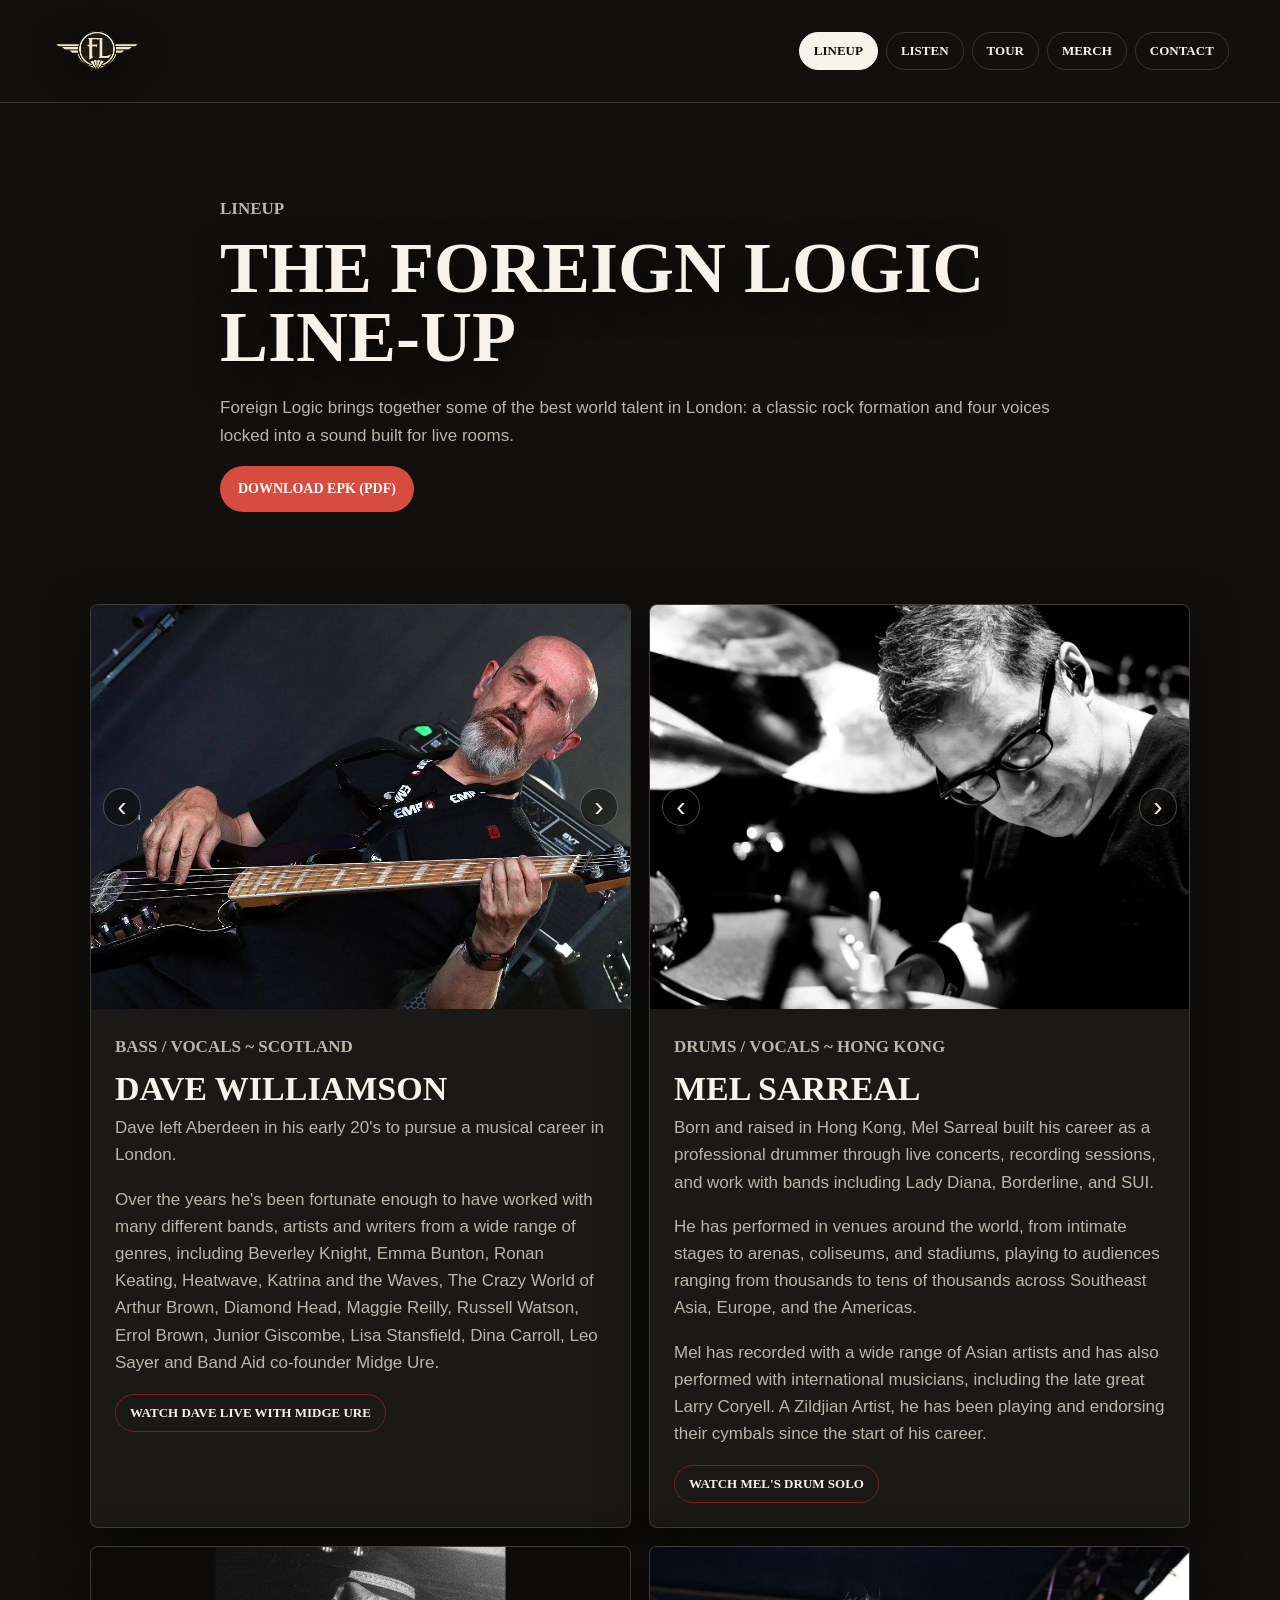
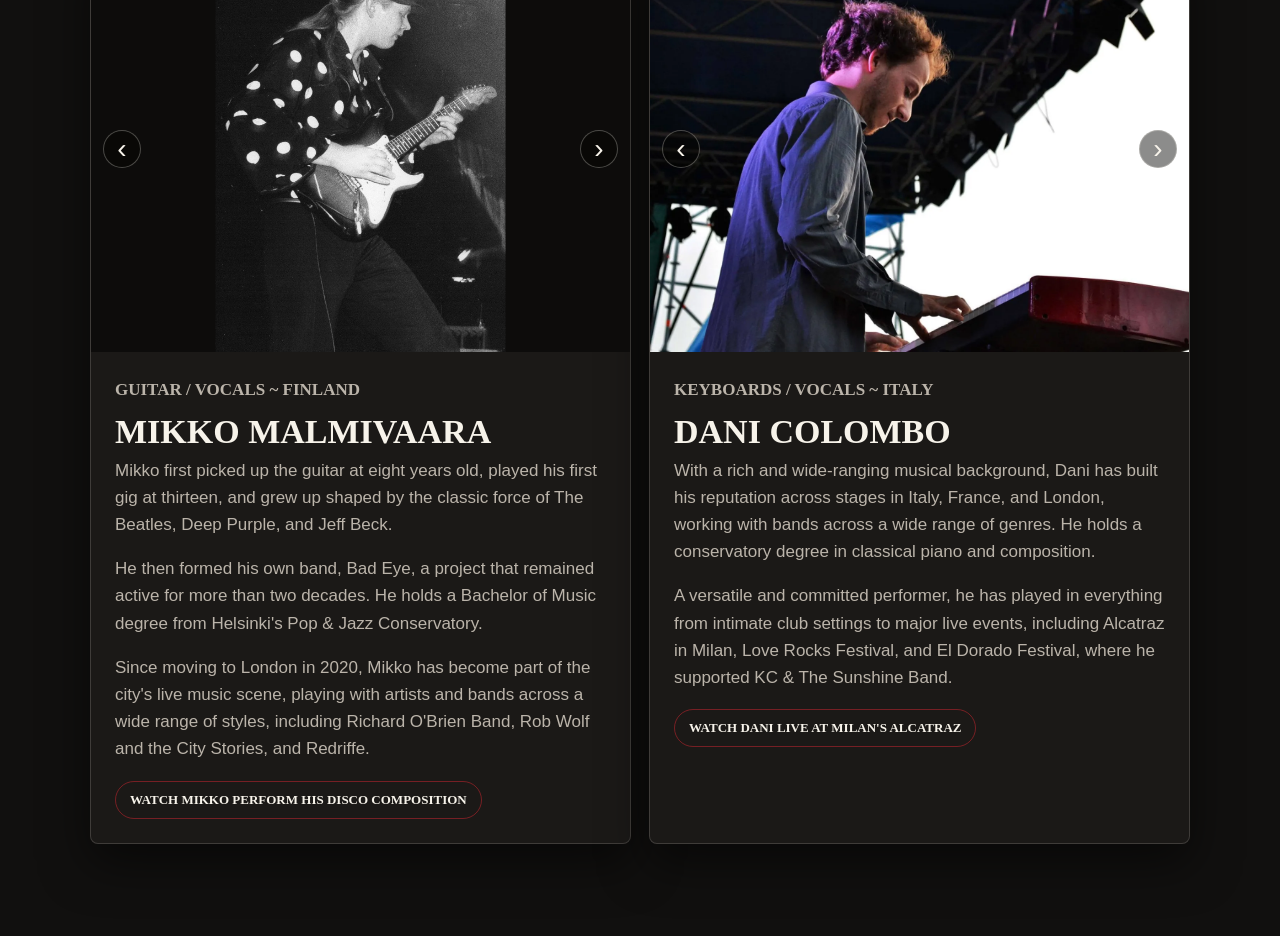
==== commit 1eae0edd: "Add downloadable band EPK" ====
--- a/band.html
+++ b/band.html
@@ -8,20 +8,24 @@
     <meta name="referrer" content="strict-origin-when-cross-origin">
     <meta name="viewport" content="width=device-width, initial-scale=1">
     <title>Lineup | Foreign Logic</title>
-    <link rel="stylesheet" href="styles.css?v=20260612-webp1">
+    <link rel="icon" href="assets/favicon/favicon.ico?v=20260704-tour1" sizes="any">
+    <link rel="icon" type="image/png" href="assets/favicon/favicon-32x32.png?v=20260704-tour1" sizes="32x32">
+    <link rel="apple-touch-icon" href="assets/favicon/apple-touch-icon.png?v=20260704-tour1">
+    <link rel="manifest" href="assets/favicon/site.webmanifest?v=20260704-tour1">
+    <link rel="stylesheet" href="styles.css?v=20261001-tour2">
   </head>
   <body>
     <!-- Shared navigation keeps the small static site feeling like one product. -->
     <header class="site-header solid" aria-label="Primary">
-      <a class="brand-mark" href="index.html?v=20260612-webp1" aria-label="Foreign Logic home">
+      <a class="brand-mark" href="index.html?v=20260704-tour1" aria-label="Foreign Logic home">
         <img src="assets/logo/foreign_logic_FL_round_clean_transparent.png" alt="Foreign Logic FL logo">
       </a>
       <nav class="nav-links" aria-label="Main navigation">
-        <a class="active" href="band.html?v=20260612-webp1">Lineup</a>
-        <a href="music.html?v=20260612-webp1">Listen</a>
-        <a href="tour.html?v=20260612-webp1">Tour</a>
-        <a href="merch.html?v=20260612-webp1">Merch</a>
-        <a href="contact.html?v=20260612-webp1">Contact</a>
+        <a class="active" href="band.html?v=20260704-tour1">Lineup</a>
+        <a href="music.html?v=20260704-tour1">Listen</a>
+        <a href="tour.html?v=20261001-tour2">Tour</a>
+        <a href="merch.html?v=20260704-tour1">Merch</a>
+        <a href="contact.html?v=20260704-tour1">Contact</a>
       </nav>
     </header>
 
@@ -31,6 +35,8 @@
         <p class="eyebrow">Lineup</p>
         <h1>The Foreign Logic line-up</h1>
         <p>Foreign Logic brings together some of the best world talent in London: a classic rock formation and four voices locked into a sound built for live rooms.</p>
+        <!-- Give promoters a direct path to the band's booking materials. -->
+        <a class="button button-primary" href="assets/press/foreign-logic-epk.pdf?v=20261017-epk1" download="Foreign_Logic_EPK.pdf">Download EPK (PDF)</a>
       </section>
 
       <section class="member-grid" aria-label="Band members">
@@ -115,7 +121,7 @@
         </article>
       </section>
     </main>
-    <script src="site-navigation.js?v=20260612-webp1"></script>
+    <script src="site-navigation.js?v=20260704-tour1"></script>
     <script>
       // Keeps optional member photo sliders self-contained without changing card layout.
       document.querySelectorAll("[data-member-slider]").forEach((slider) => {
--- a/styles.css
+++ b/styles.css
@@ -903,7 +903,15 @@
 .tour-list {
   display: grid;
   gap: 12px;
+  padding-bottom: clamp(24px, 4vw, 46px);
   padding-top: 0;
+}
+
+.tour-section-title {
+  font-size: 32px;
+  grid-column: 1 / -1;
+  margin: 0 0 8px;
+  text-transform: uppercase;
 }
 
 .tour-row {
